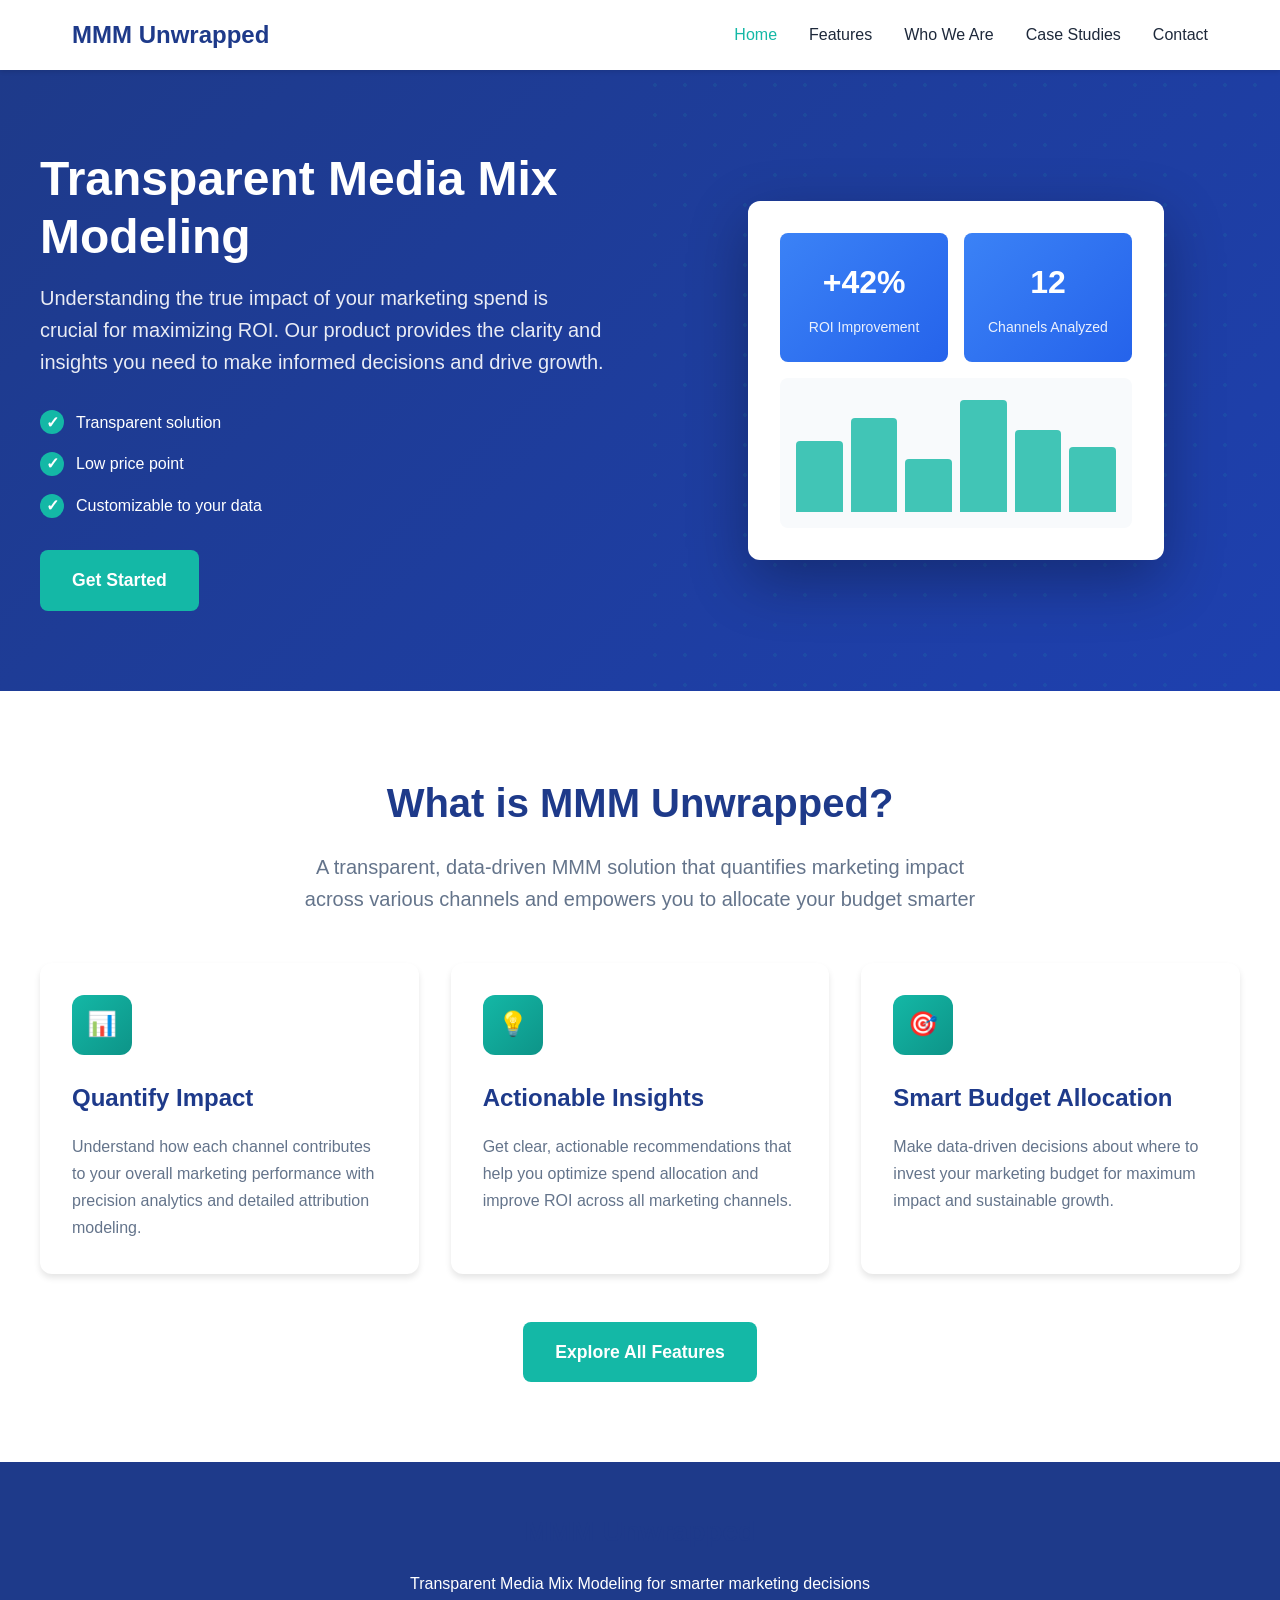
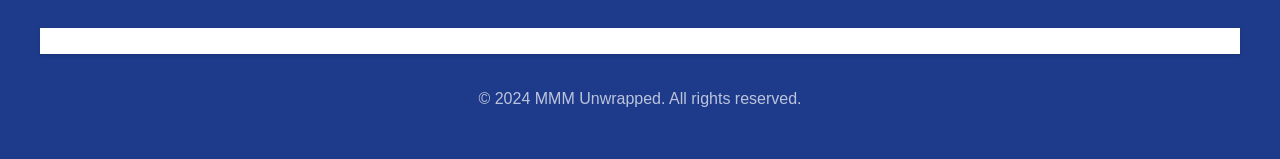
==== index.html @ 9843a1c4 "Initial commit: MMM Unwrapped website 🤖 Generated with [Claude Code](https://claude.com/claude-code)" ====
<!DOCTYPE html>
<html lang="en">
<head>
    <meta charset="UTF-8">
    <meta name="viewport" content="width=device-width, initial-scale=1.0">
    <title>MMM Unwrapped - Transparent Media Mix Modeling</title>
    <link rel="stylesheet" href="styles.css">
</head>
<body>
    <!-- Navigation -->
    <nav>
        <div class="nav-container">
            <div class="logo">MMM Unwrapped</div>
            <ul class="nav-links">
                <li><a href="index.html" class="active">Home</a></li>
                <li><a href="features.html">Features</a></li>
                <li><a href="team.html">Who We Are</a></li>
                <li><a href="case-studies.html">Case Studies</a></li>
                <li><a href="contact.html">Contact</a></li>
            </ul>
            <div class="mobile-menu">
                <span></span>
                <span></span>
                <span></span>
            </div>
        </div>
    </nav>

    <!-- Hero Section -->
    <section class="hero">
        <div class="hero-container">
            <div class="hero-content">
                <h1>Transparent Media Mix Modeling</h1>
                <p>Understanding the true impact of your marketing spend is crucial for maximizing ROI. Our product provides the clarity and insights you need to make informed decisions and drive growth.</p>
                
                <div class="value-props">
                    <div class="value-prop">Transparent solution</div>
                    <div class="value-prop">Low price point</div>
                    <div class="value-prop">Customizable to your data</div>
                </div>

                <a href="contact.html" class="cta-button">Get Started</a>
            </div>

            <div class="hero-visual">
                <div class="dashboard-preview">
                    <div class="chart-placeholder">
                        <div class="metric-card">
                            <h3>+42%</h3>
                            <p>ROI Improvement</p>
                        </div>
                        <div class="metric-card">
                            <h3>12</h3>
                            <p>Channels Analyzed</p>
                        </div>
                    </div>
                    <div class="chart-visual">
                        <div class="bar" style="height: 60%;"></div>
                        <div class="bar" style="height: 80%;"></div>
                        <div class="bar" style="height: 45%;"></div>
                        <div class="bar" style="height: 95%;"></div>
                        <div class="bar" style="height: 70%;"></div>
                        <div class="bar" style="height: 55%;"></div>
                    </div>
                </div>
            </div>
        </div>
    </section>

    <!-- What is MMM Unwrapped -->
    <section id="about">
        <div class="section-container">
            <div class="section-header">
                <h2>What is MMM Unwrapped?</h2>
                <p>A transparent, data-driven MMM solution that quantifies marketing impact across various channels and empowers you to allocate your budget smarter</p>
            </div>

            <div class="features-grid">
                <div class="feature-card">
                    <div class="feature-icon">📊</div>
                    <h3>Quantify Impact</h3>
                    <p>Understand how each channel contributes to your overall marketing performance with precision analytics and detailed attribution modeling.</p>
                </div>

                <div class="feature-card">
                    <div class="feature-icon">💡</div>
                    <h3>Actionable Insights</h3>
                    <p>Get clear, actionable recommendations that help you optimize spend allocation and improve ROI across all marketing channels.</p>
                </div>

                <div class="feature-card">
                    <div class="feature-icon">🎯</div>
                    <h3>Smart Budget Allocation</h3>
                    <p>Make data-driven decisions about where to invest your marketing budget for maximum impact and sustainable growth.</p>
                </div>
            </div>

            <div style="text-align: center; margin-top: 3rem;">
                <a href="features.html" class="cta-button">Explore All Features</a>
            </div>
        </div>
    </section>

    <!-- Footer -->
    <footer>
        <div class="footer-content">
            <div class="logo" style="margin-bottom: 1rem; font-size: 1.75rem;">MMM Unwrapped</div>
            <p>Transparent Media Mix Modeling for smarter marketing decisions</p>
            <nav style="margin-top: 2rem;">
                <a href="index.html" style="color: white; margin: 0 1rem;">Home</a>
                <a href="features.html" style="color: white; margin: 0 1rem;">Features</a>
                <a href="team.html" style="color: white; margin: 0 1rem;">Team</a>
                <a href="case-studies.html" style="color: white; margin: 0 1rem;">Case Studies</a>
                <a href="contact.html" style="color: white; margin: 0 1rem;">Contact</a>
            </nav>
            <p style="margin-top: 2rem; opacity: 0.7;">© 2024 MMM Unwrapped. All rights reserved.</p>
        </div>
    </footer>

    <script src="script.js"></script>
</body>
</html>
---- styles.css ----
/* Global Styles */
* {
    margin: 0;
    padding: 0;
    box-sizing: border-box;
}

:root {
    --primary-blue: #1e3a8a;
    --accent-teal: #14b8a6;
    --light-bg: #f8fafc;
    --dark-text: #1e293b;
    --gray-text: #64748b;
}

body {
    font-family: -apple-system, BlinkMacSystemFont, 'Segoe UI', Roboto, 'Helvetica Neue', Arial, sans-serif;
    line-height: 1.6;
    color: var(--dark-text);
}

/* Navigation */
nav {
    background: white;
    box-shadow: 0 2px 4px rgba(0,0,0,0.1);
    position: sticky;
    top: 0;
    z-index: 1000;
}

.nav-container {
    max-width: 1200px;
    margin: 0 auto;
    padding: 1rem 2rem;
    display: flex;
    justify-content: space-between;
    align-items: center;
}

.logo {
    font-size: 1.5rem;
    font-weight: bold;
    color: var(--primary-blue);
}

.nav-links {
    display: flex;
    gap: 2rem;
    list-style: none;
}

.nav-links a {
    text-decoration: none;
    color: var(--dark-text);
    font-weight: 500;
    transition: color 0.3s;
}

.nav-links a:hover,
.nav-links a.active {
    color: var(--accent-teal);
}

.mobile-menu {
    display: none;
    flex-direction: column;
    gap: 0.3rem;
    cursor: pointer;
}

.mobile-menu span {
    width: 25px;
    height: 3px;
    background: var(--primary-blue);
    transition: 0.3s;
}

/* Page Header */
.page-header {
    background: linear-gradient(135deg, var(--primary-blue) 0%, #1e40af 100%);
    color: white;
    padding: 4rem 2rem;
    text-align: center;
}

.page-header h1 {
    font-size: 3rem;
    margin-bottom: 1rem;
}

.page-header p {
    font-size: 1.25rem;
    opacity: 0.9;
}

/* Hero Section */
.hero {
    background: linear-gradient(135deg, var(--primary-blue) 0%, #1e40af 100%);
    color: white;
    padding: 5rem 2rem;
    position: relative;
    overflow: hidden;
}

.hero::before {
    content: '';
    position: absolute;
    top: 0;
    right: 0;
    width: 50%;
    height: 100%;
    background: radial-gradient(circle, rgba(20, 184, 166, 0.1) 2px, transparent 2px);
    background-size: 30px 30px;
}

.hero-container {
    max-width: 1200px;
    margin: 0 auto;
    display: grid;
    grid-template-columns: 1fr 1fr;
    gap: 4rem;
    align-items: center;
    position: relative;
}

.hero-content h1 {
    font-size: 3rem;
    margin-bottom: 1rem;
    line-height: 1.2;
}

.hero-content p {
    font-size: 1.25rem;
    margin-bottom: 2rem;
    opacity: 0.9;
}

.value-props {
    display: flex;
    flex-direction: column;
    gap: 1rem;
    margin-bottom: 2rem;
}

.value-prop {
    display: flex;
    align-items: center;
    gap: 0.75rem;
}

.value-prop::before {
    content: '✓';
    background: var(--accent-teal);
    color: white;
    width: 24px;
    height: 24px;
    border-radius: 50%;
    display: flex;
    align-items: center;
    justify-content: center;
    font-weight: bold;
    flex-shrink: 0;
}

.cta-button {
    background: var(--accent-teal);
    color: white;
    padding: 1rem 2rem;
    border: none;
    border-radius: 8px;
    font-size: 1.1rem;
    font-weight: 600;
    cursor: pointer;
    transition: transform 0.2s, box-shadow 0.2s;
    text-decoration: none;
    display: inline-block;
}

.cta-button:hover {
    transform: translateY(-2px);
    box-shadow: 0 10px 20px rgba(20, 184, 166, 0.3);
}

.hero-visual {
    display: flex;
    align-items: center;
    justify-content: center;
}

.dashboard-preview {
    background: white;
    border-radius: 12px;
    padding: 2rem;
    box-shadow: 0 20px 60px rgba(0,0,0,0.3);
    max-width: 500px;
}

.chart-placeholder {
    display: grid;
    grid-template-columns: repeat(2, 1fr);
    gap: 1rem;
    margin-bottom: 1rem;
}

.metric-card {
    background: linear-gradient(135deg, #3b82f6 0%, #2563eb 100%);
    color: white;
    padding: 1.5rem;
    border-radius: 8px;
    text-align: center;
}

.metric-card h3 {
    font-size: 2rem;
    margin-bottom: 0.5rem;
}

.metric-card p {
    font-size: 0.875rem;
    opacity: 0.9;
}

.chart-visual {
    background: var(--light-bg);
    height: 150px;
    border-radius: 8px;
    display: flex;
    align-items: flex-end;
    padding: 1rem;
    gap: 0.5rem;
}

.bar {
    background: var(--accent-teal);
    flex: 1;
    border-radius: 4px 4px 0 0;
    opacity: 0.8;
    transition: opacity 0.3s;
}

.bar:hover {
    opacity: 1;
}

/* Section Styles */
section {
    padding: 5rem 2rem;
}

.section-container {
    max-width: 1200px;
    margin: 0 auto;
}

.section-header {
    text-align: center;
    margin-bottom: 3rem;
}

.section-header h2 {
    font-size: 2.5rem;
    color: var(--primary-blue);
    margin-bottom: 1rem;
}

.section-header p {
    font-size: 1.25rem;
    color: var(--gray-text);
    max-width: 700px;
    margin: 0 auto;
}

/* Features Grid */
.features-grid {
    display: grid;
    grid-template-columns: repeat(auto-fit, minmax(300px, 1fr));
    gap: 2rem;
}

.feature-card {
    background: white;
    padding: 2rem;
    border-radius: 12px;
    box-shadow: 0 4px 6px rgba(0,0,0,0.1);
    transition: transform 0.3s, box-shadow 0.3s;
}

.feature-card:hover {
    transform: translateY(-5px);
    box-shadow: 0 10px 20px rgba(0,0,0,0.15);
}

.feature-icon {
    width: 60px;
    height: 60px;
    background: linear-gradient(135deg, var(--accent-teal) 0%, #0d9488 100%);
    border-radius: 12px;
    display: flex;
    align-items: center;
    justify-content: center;
    margin-bottom: 1.5rem;
    font-size: 1.5rem;
}

.feature-card h3 {
    font-size: 1.5rem;
    color: var(--primary-blue);
    margin-bottom: 1rem;
}

.feature-card p {
    color: var(--gray-text);
    line-height: 1.7;
}

/* Differentiators */
.differentiators {
    background: var(--light-bg);
}

.diff-list {
    display: grid;
    gap: 1.5rem;
}

.diff-item {
    background: white;
    padding: 2rem;
    border-radius: 12px;
    border-left: 4px solid var(--accent-teal);
    transition: transform 0.3s;
}

.diff-item:hover {
    transform: translateX(10px);
}

.diff-item h3 {
    color: var(--primary-blue);
    margin-bottom: 0.75rem;
    font-size: 1.25rem;
}

/* Data Requirements */
.data-grid {
    display: grid;
    grid-template-columns: repeat(auto-fit, minmax(250px, 1fr));
    gap: 2rem;
    margin-top: 3rem;
}

.data-card {
    background: linear-gradient(135deg, var(--primary-blue) 0%, #1e40af 100%);
    color: white;
    padding: 2rem;
    border-radius: 12px;
    text-align: center;
}

.data-card h4 {
    font-size: 1.25rem;
    margin-bottom: 1rem;
}

.data-card ul {
    list-style: none;
    text-align: left;
}

.data-card li {
    padding: 0.5rem 0;
    border-bottom: 1px solid rgba(255,255,255,0.2);
}

.data-card li:last-child {
    border-bottom: none;
}

/* Team Section */
.team {
    background: var(--light-bg);
}

.team-placeholder {
    background: white;
    padding: 4rem 2rem;
    border-radius: 12px;
    text-align: center;
    border: 2px dashed var(--gray-text);
}

.team-placeholder h3 {
    font-size: 2rem;
    color: var(--primary-blue);
    margin-bottom: 1rem;
}

.team-placeholder p {
    color: var(--gray-text);
    font-size: 1.125rem;
}

/* Case Studies */
.case-studies-placeholder {
    background: linear-gradient(135deg, var(--primary-blue) 0%, #1e40af 100%);
    color: white;
    padding: 4rem 2rem;
    border-radius: 12px;
    text-align: center;
}

.case-studies-placeholder h3 {
    font-size: 2rem;
    margin-bottom: 1rem;
}

/* Contact Form */
.contact {
    background: var(--light-bg);
}

.contact-grid {
    display: grid;
    grid-template-columns: 1fr 1fr;
    gap: 4rem;
    align-items: start;
}

.contact-info h2 {
    color: var(--primary-blue);
    margin-bottom: 1rem;
}

.contact-benefits {
    display: flex;
    flex-direction: column;
    gap: 1.5rem;
}

.benefit-item {
    display: flex;
    gap: 1rem;
    align-items: start;
}

.benefit-icon {
    font-size: 2rem;
    flex-shrink: 0;
}

.benefit-item h3 {
    color: var(--primary-blue);
    margin-bottom: 0.5rem;
}

.benefit-item p {
    color: var(--gray-text);
}

.contact-form-wrapper {
    background: white;
    padding: 2rem;
    border-radius: 12px;
    box-shadow: 0 4px 6px rgba(0,0,0,0.1);
}

.form-group {
    margin-bottom: 1.5rem;
}

.form-group label {
    display: block;
    margin-bottom: 0.5rem;
    font-weight: 600;
    color: var(--primary-blue);
}

.form-group input,
.form-group textarea,
.form-group select {
    width: 100%;
    padding: 0.75rem;
    border: 2px solid #e2e8f0;
    border-radius: 8px;
    font-size: 1rem;
    transition: border-color 0.3s;
}

.form-group input:focus,
.form-group textarea:focus,
.form-group select:focus {
    outline: none;
    border-color: var(--accent-teal);
}

.form-group textarea {
    min-height: 150px;
    resize: vertical;
}

/* FAQ */
.faq-list {
    display: grid;
    gap: 1.5rem;
}

.faq-item {
    background: white;
    padding: 2rem;
    border-radius: 12px;
    box-shadow: 0 2px 4px rgba(0,0,0,0.1);
}

.faq-item h3 {
    color: var(--primary-blue);
    margin-bottom: 1rem;
    font-size: 1.25rem;
}

.faq-item p {
    color: var(--gray-text);
    line-height: 1.7;
}

/* Footer */
footer {
    background: var(--primary-blue);
    color: white;
    padding: 3rem 2rem;
    text-align: center;
}

.footer-content {
    max-width: 1200px;
    margin: 0 auto;
}

footer a {
    text-decoration: none;
    transition: opacity 0.3s;
}

footer a:hover {
    opacity: 0.8;
}

/* Responsive Design */
@media (max-width: 768px) {
    .nav-links {
        display: none;
    }

    .mobile-menu {
        display: flex;
    }

    .hero-container,
    .contact-grid {
        grid-template-columns: 1fr;
        gap: 2rem;
    }

    .hero-content h1,
    .page-header h1 {
        font-size: 2rem;
    }

    .hero-visual {
        order: -1;
    }

    .dashboard-preview {
        max-width: 100%;
    }

    .section-header h2 {
        font-size: 2rem;
    }

    .features-grid {
        grid-template-columns: 1fr;
    }

    .data-grid {
        grid-template-columns: 1fr;
    }
}
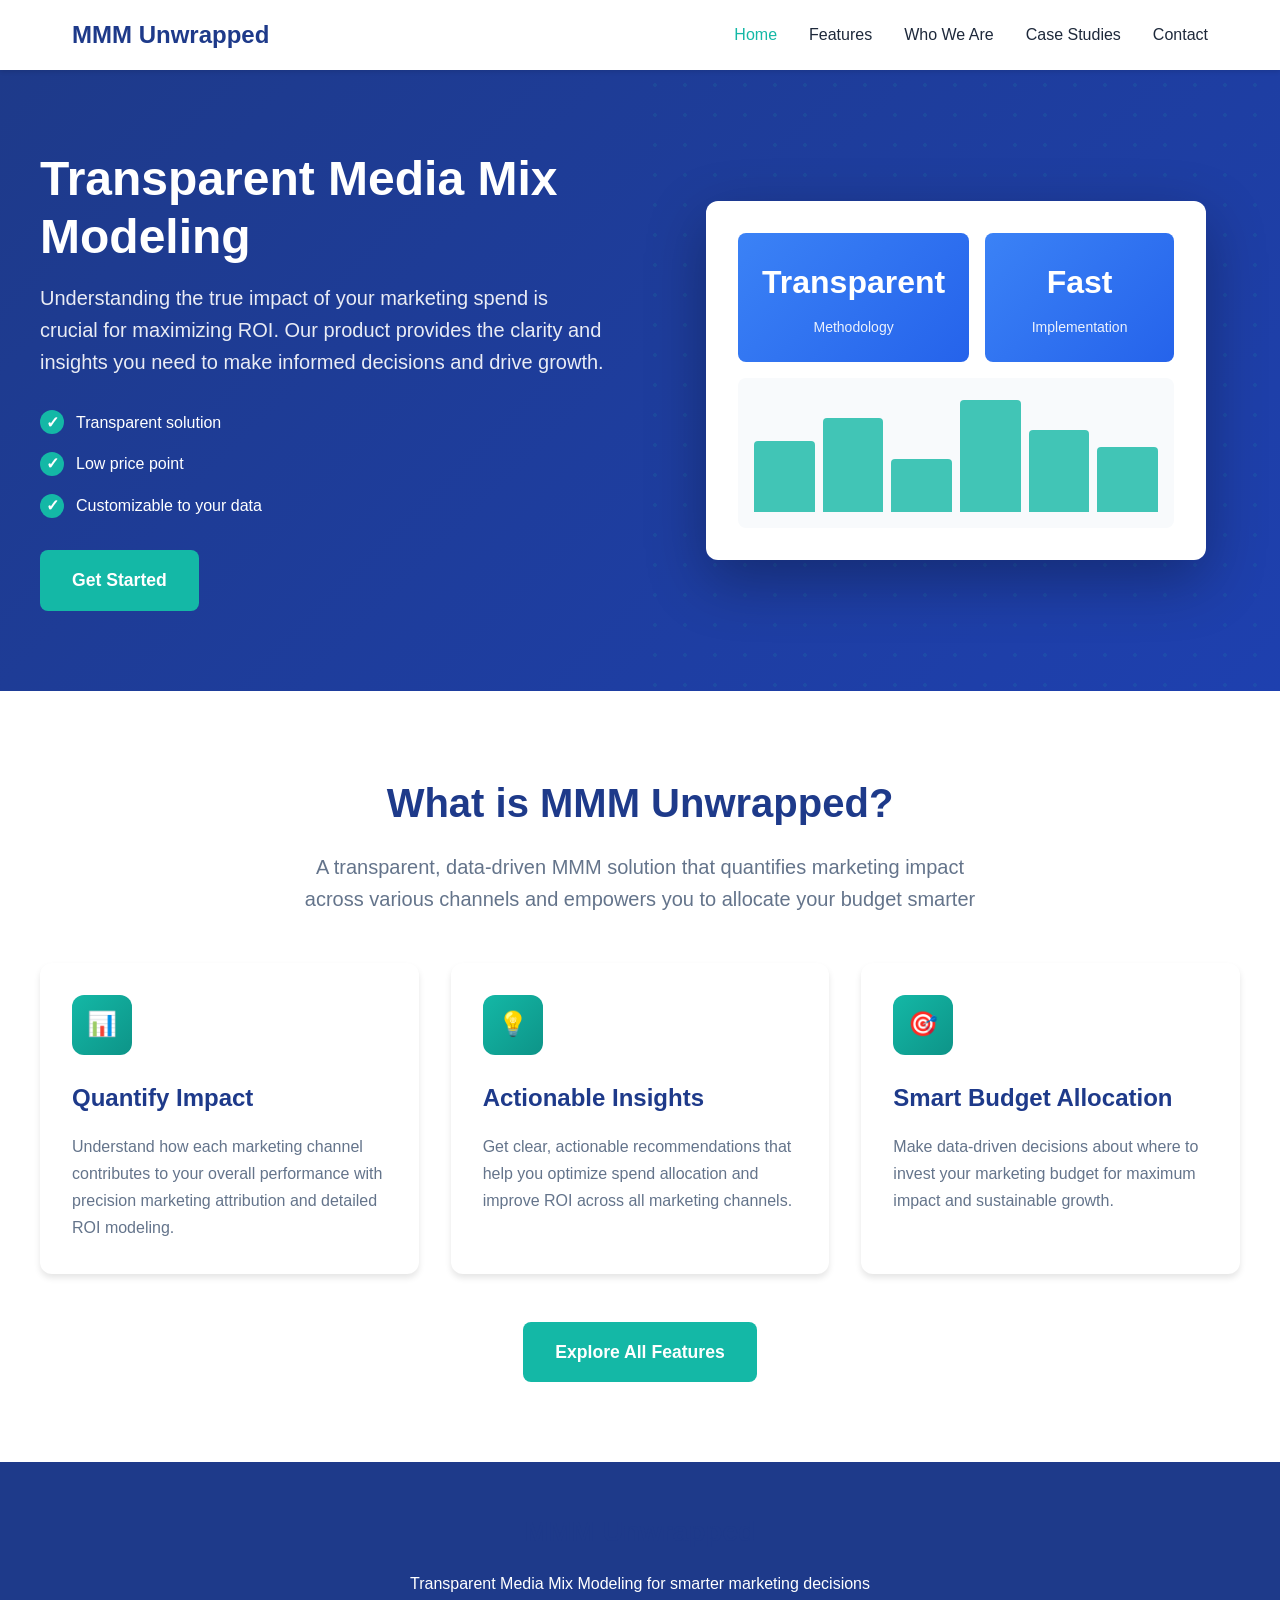
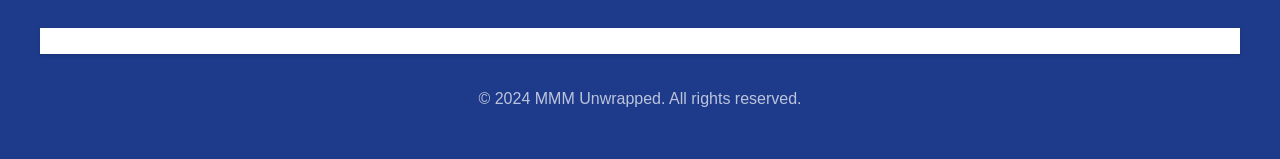
==== commit e2ad01cc: "Add SEO keywords and fix data requirements" ====
--- a/index.html
+++ b/index.html
@@ -46,12 +46,12 @@
                 <div class="dashboard-preview">
                     <div class="chart-placeholder">
                         <div class="metric-card">
-                            <h3>+42%</h3>
-                            <p>ROI Improvement</p>
+                            <h3>Transparent</h3>
+                            <p>Methodology</p>
                         </div>
                         <div class="metric-card">
-                            <h3>12</h3>
-                            <p>Channels Analyzed</p>
+                            <h3>Fast</h3>
+                            <p>Implementation</p>
                         </div>
                     </div>
                     <div class="chart-visual">
@@ -79,7 +79,7 @@
                 <div class="feature-card">
                     <div class="feature-icon">📊</div>
                     <h3>Quantify Impact</h3>
-                    <p>Understand how each channel contributes to your overall marketing performance with precision analytics and detailed attribution modeling.</p>
+                    <p>Understand how each marketing channel contributes to your overall performance with precision marketing attribution and detailed ROI modeling.</p>
                 </div>
 
                 <div class="feature-card">
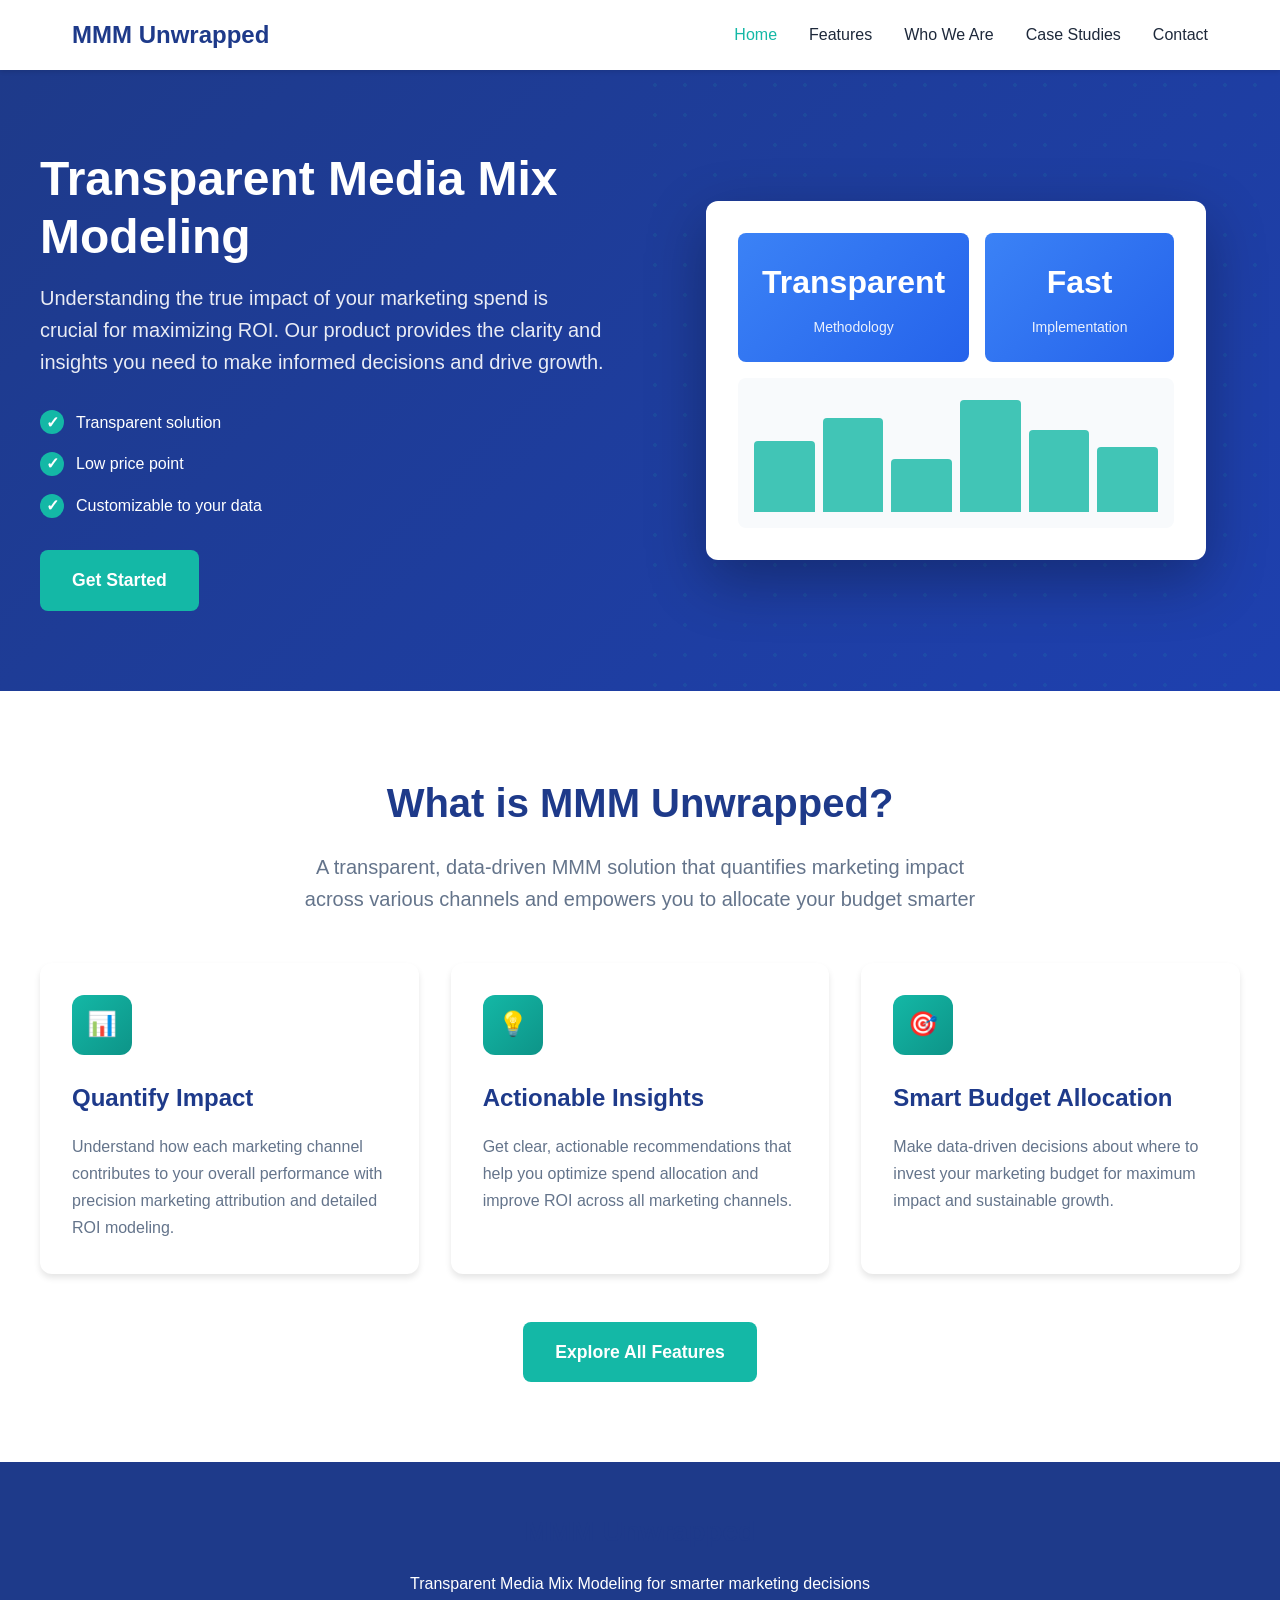
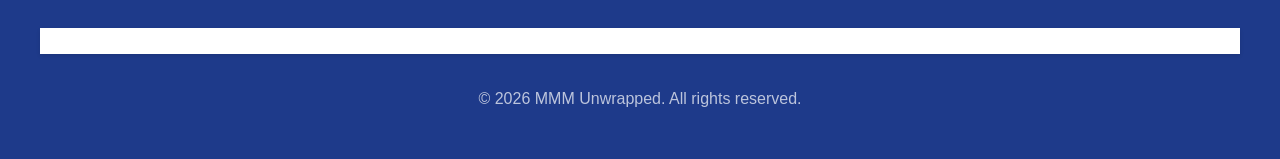
==== commit e8ed9bf2: "Update index.html" ====
--- a/index.html
+++ b/index.html
@@ -113,7 +113,7 @@
                 <a href="case-studies.html" style="color: white; margin: 0 1rem;">Case Studies</a>
                 <a href="contact.html" style="color: white; margin: 0 1rem;">Contact</a>
             </nav>
-            <p style="margin-top: 2rem; opacity: 0.7;">© 2024 MMM Unwrapped. All rights reserved.</p>
+            <p style="margin-top: 2rem; opacity: 0.7;">© 2026 MMM Unwrapped. All rights reserved.</p>
         </div>
     </footer>
 
--- a/styles.css
+++ b/styles.css
@@ -17,6 +17,7 @@
     font-family: -apple-system, BlinkMacSystemFont, 'Segoe UI', Roboto, 'Helvetica Neue', Arial, sans-serif;
     line-height: 1.6;
     color: var(--dark-text);
+    overflow-x: hidden;
 }
 
 /* Navigation */
@@ -35,6 +36,7 @@
     display: flex;
     justify-content: space-between;
     align-items: center;
+    position: relative;
 }
 
 .logo {
@@ -546,12 +548,52 @@
 
 /* Responsive Design */
 @media (max-width: 768px) {
+    .hero {
+        padding: 3rem 1rem;
+    }
+
     .nav-links {
         display: none;
+        position: absolute;
+        top: 100%;
+        left: 0;
+        right: 0;
+        background: white;
+        flex-direction: column;
+        padding: 1rem 0;
+        box-shadow: 0 4px 6px rgba(0,0,0,0.1);
+        z-index: 1000;
+    }
+
+    .nav-links.active {
+        display: flex;
+    }
+
+    .nav-links li {
+        margin: 0;
+        padding: 0;
+        text-align: center;
+    }
+
+    .nav-links a {
+        display: block;
+        padding: 1rem;
     }
 
     .mobile-menu {
         display: flex;
+    }
+
+    .mobile-menu.active span:nth-child(1) {
+        transform: rotate(45deg) translate(5px, 5px);
+    }
+
+    .mobile-menu.active span:nth-child(2) {
+        opacity: 0;
+    }
+
+    .mobile-menu.active span:nth-child(3) {
+        transform: rotate(-45deg) translate(7px, -6px);
     }
 
     .hero-container,
@@ -567,10 +609,36 @@
 
     .hero-visual {
         order: -1;
+        width: 100%;
+        overflow: hidden;
     }
 
     .dashboard-preview {
         max-width: 100%;
+        width: 100%;
+        padding: 1rem;
+        margin: 0 auto;
+    }
+
+    .chart-placeholder {
+        gap: 0.5rem;
+    }
+
+    .metric-card {
+        padding: 1rem;
+    }
+
+    .metric-card h3 {
+        font-size: 1.5rem;
+    }
+
+    .metric-card p {
+        font-size: 0.8rem;
+    }
+
+    .chart-visual {
+        padding: 0.75rem;
+        gap: 0.25rem;
     }
 
     .section-header h2 {
@@ -584,4 +652,12 @@
     .data-grid {
         grid-template-columns: 1fr;
     }
-}
+
+    .section-container {
+        padding: 3rem 1rem;
+    }
+
+    .nav-container {
+        padding: 1rem;
+    }
+}
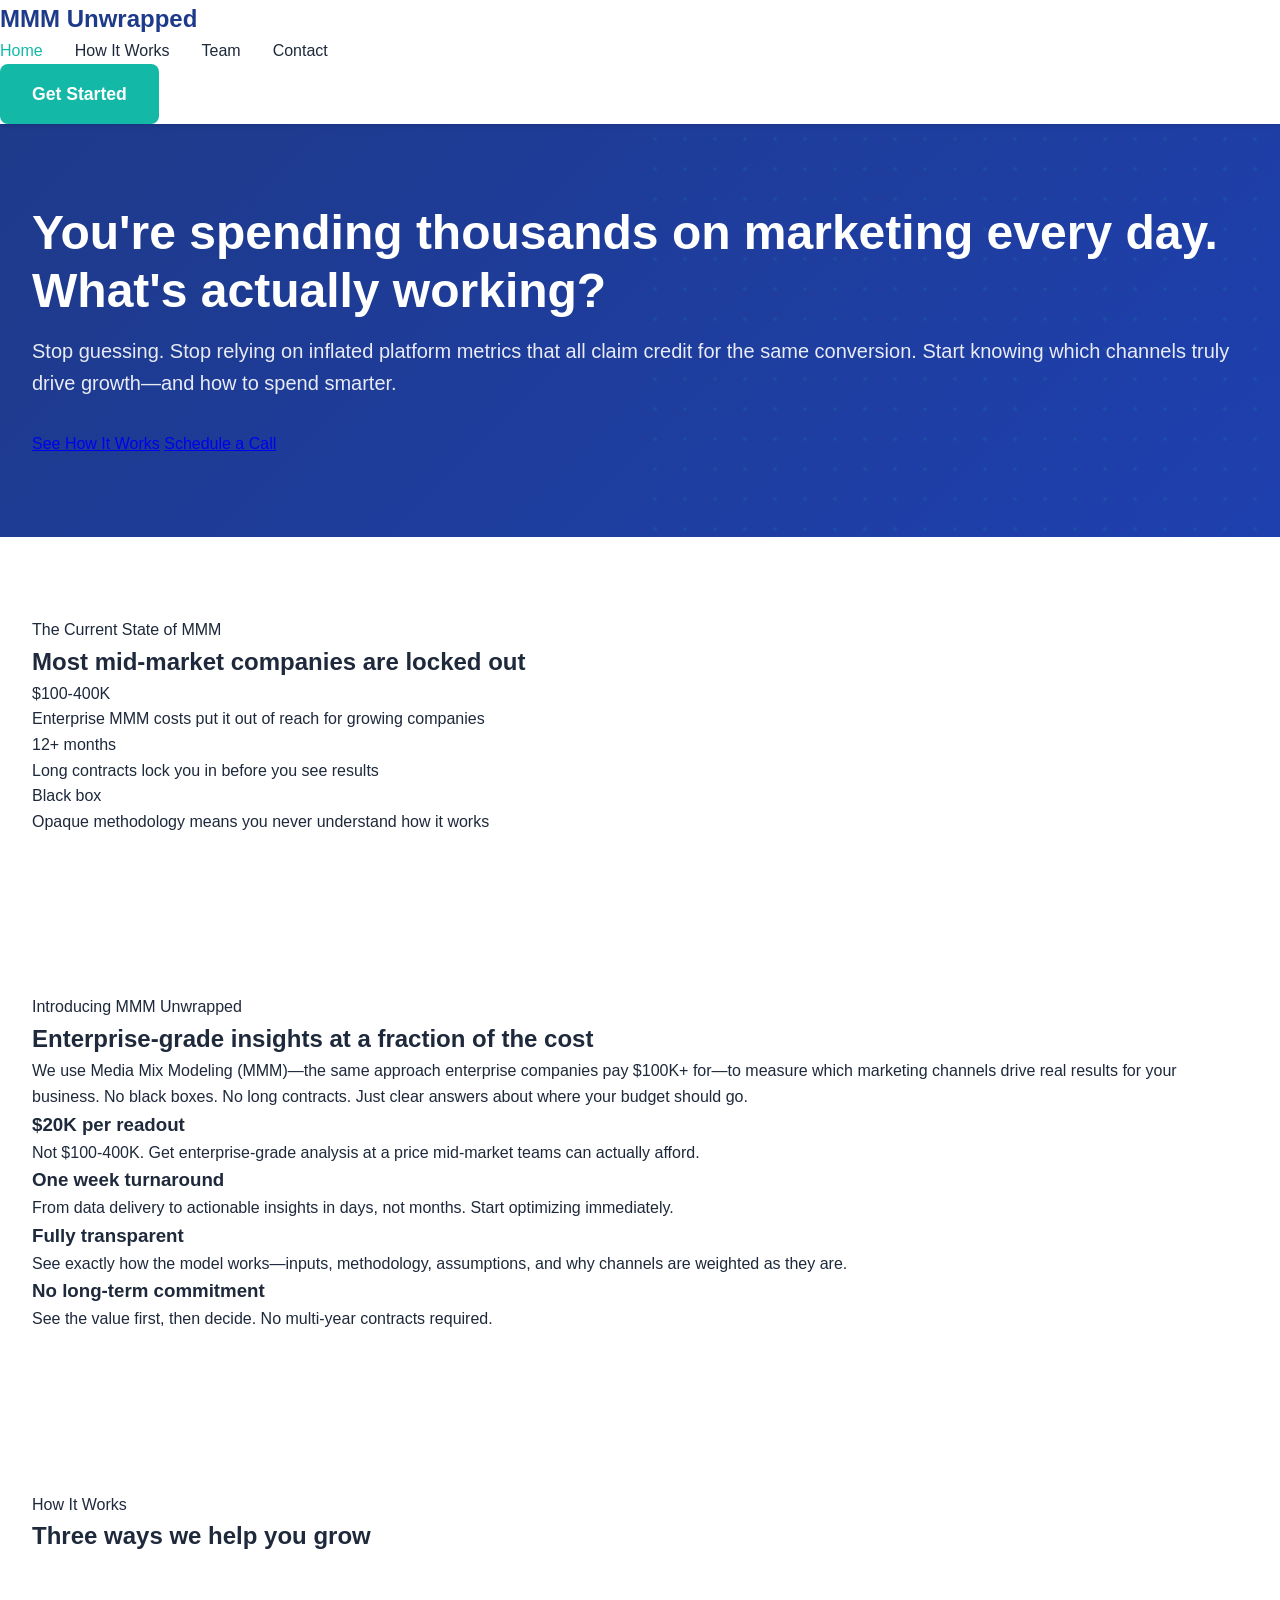
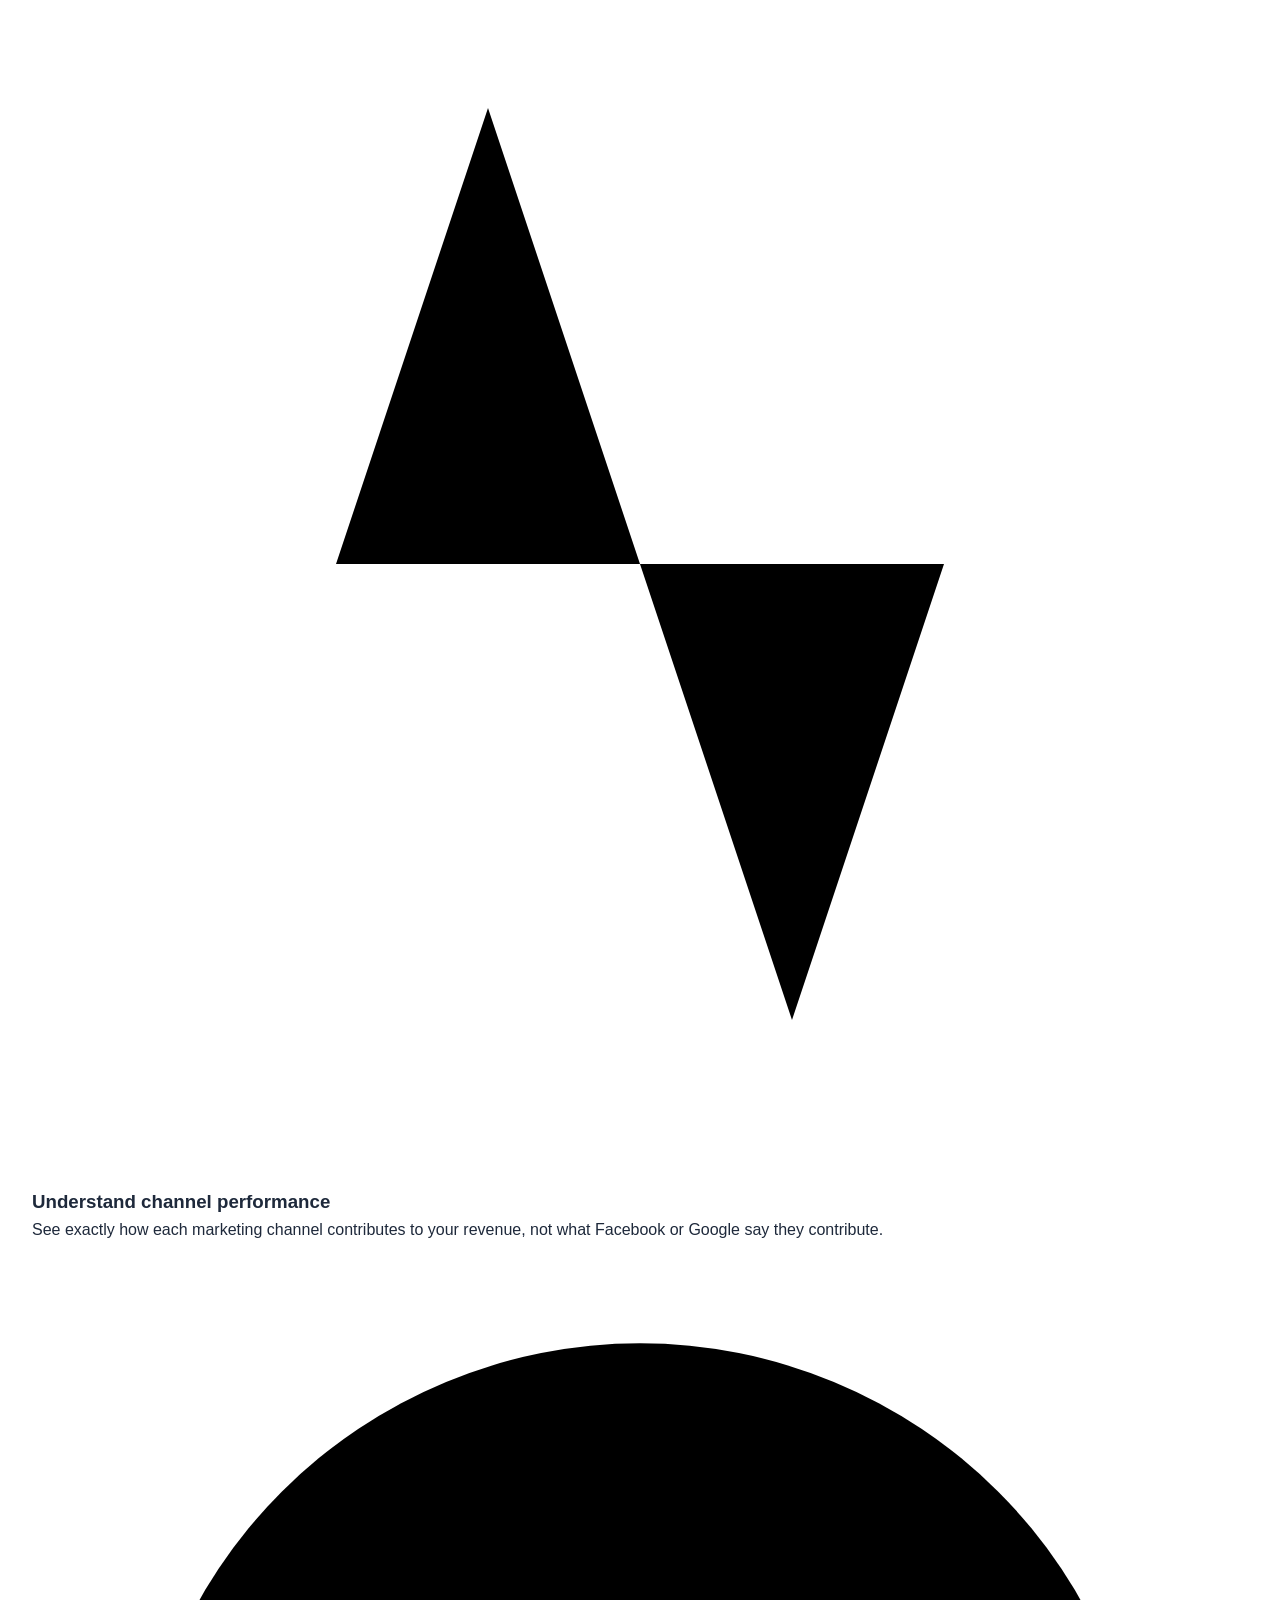
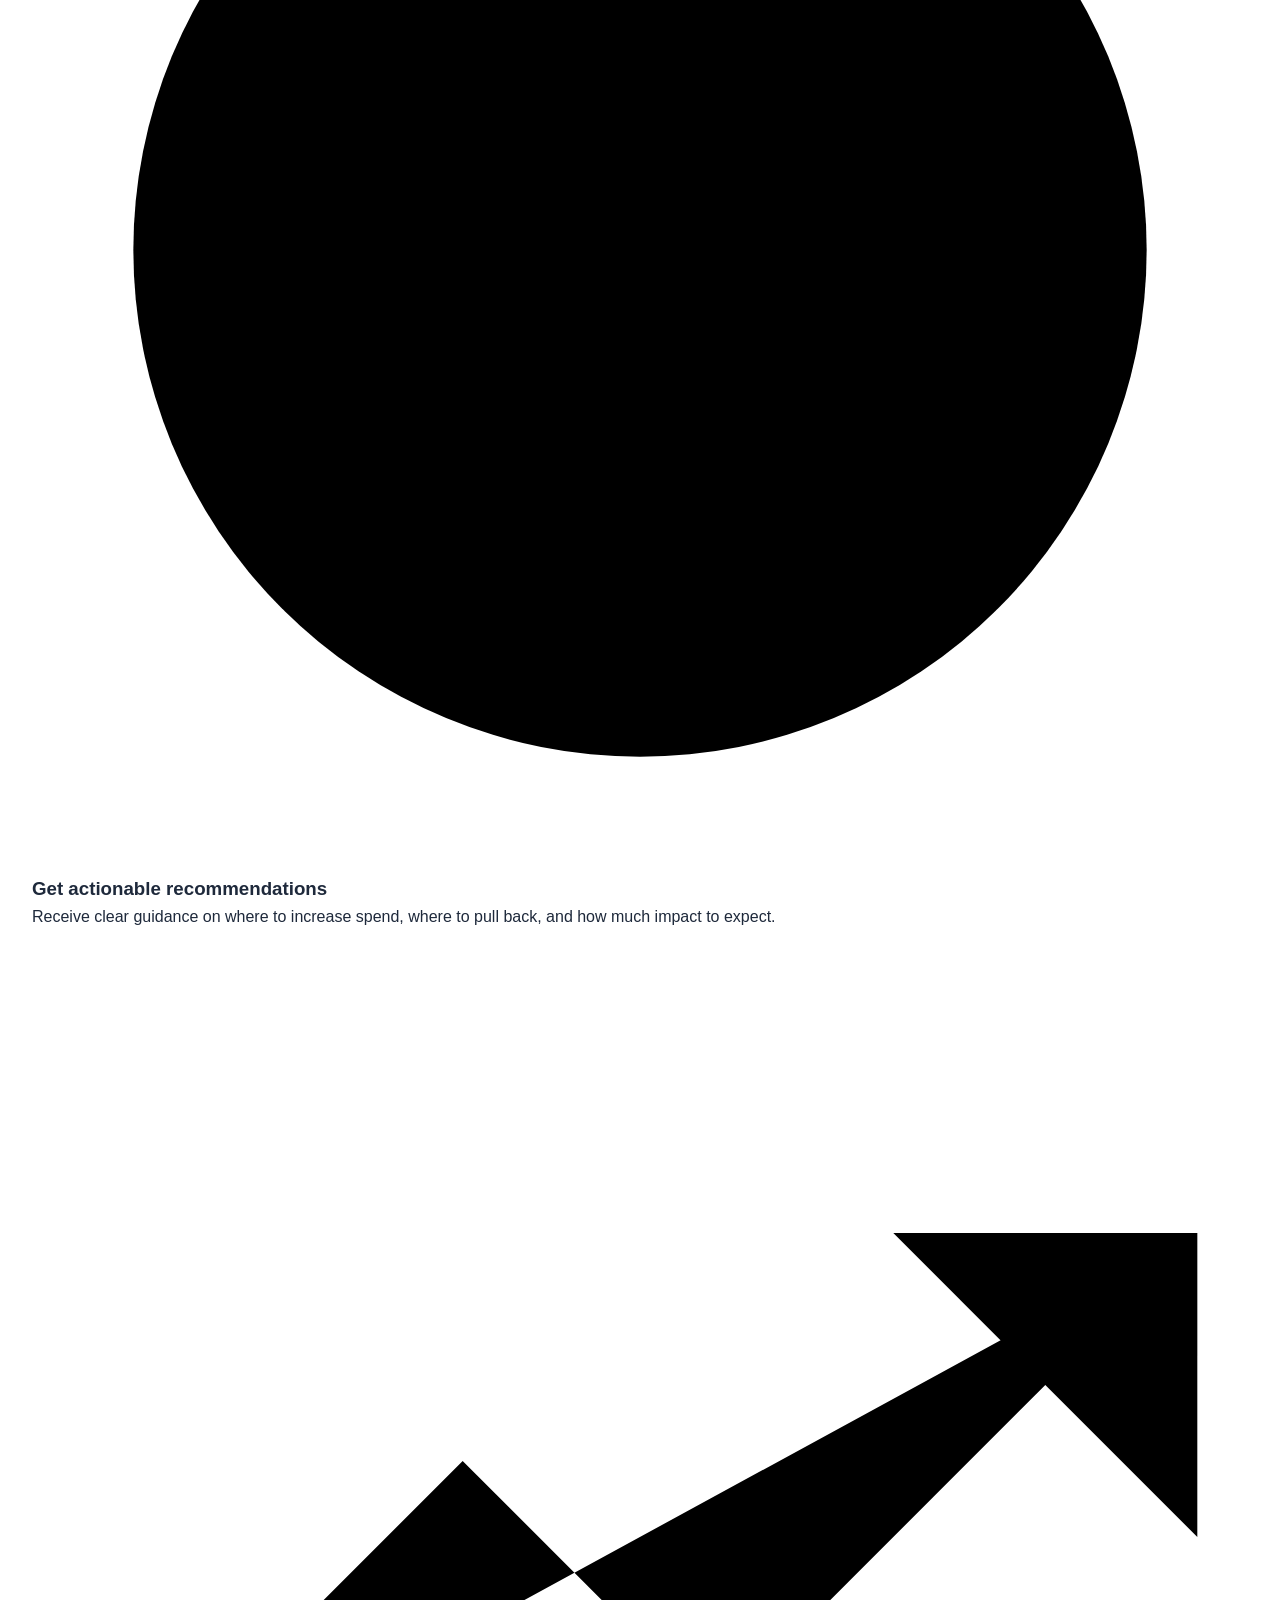
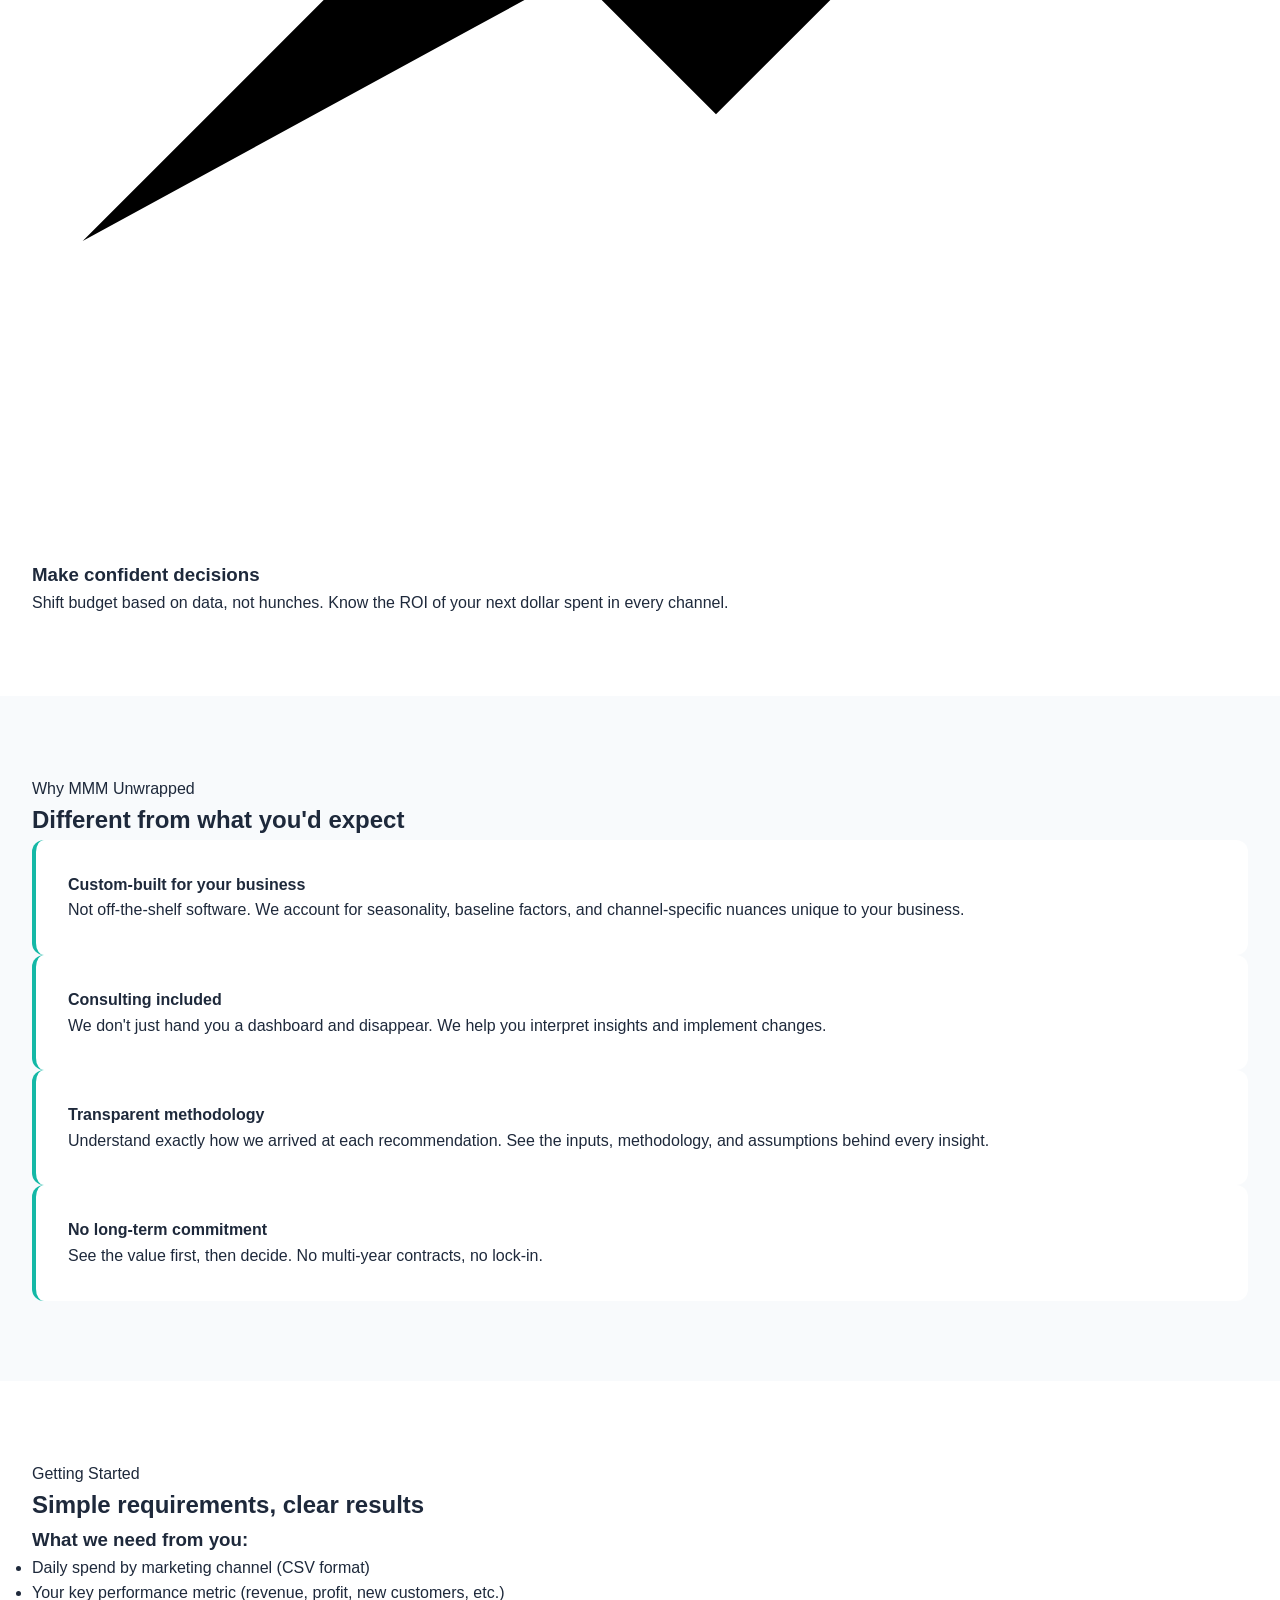
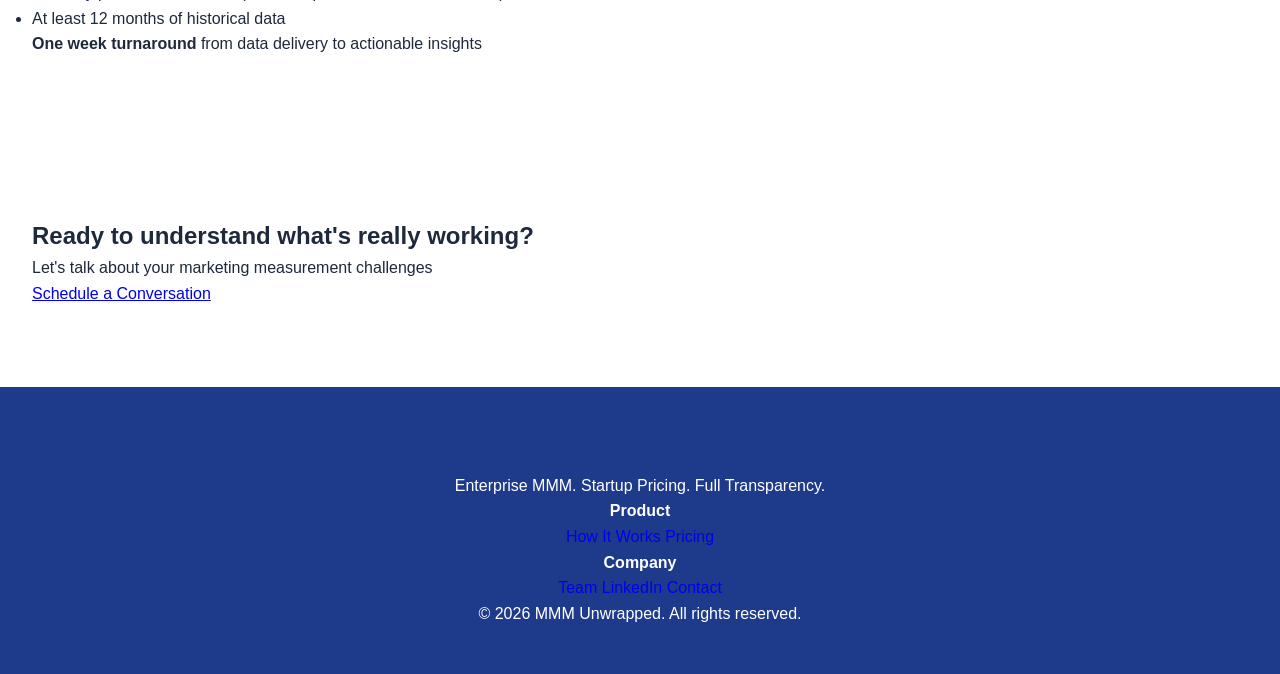
==== commit 541e28c9: "Add files via upload" ====
--- a/index.html
+++ b/index.html
@@ -3,117 +3,240 @@
 <head>
     <meta charset="UTF-8">
     <meta name="viewport" content="width=device-width, initial-scale=1.0">
-    <title>MMM Unwrapped - Transparent Media Mix Modeling</title>
+    <title>MMM Unwrapped - Enterprise MMM at Startup Pricing</title>
+    <link href="https://fonts.googleapis.com/css2?family=DM+Sans:wght@400;500;700&family=Playfair+Display:wght@700;900&display=swap" rel="stylesheet">
     <link rel="stylesheet" href="styles.css">
+    <!-- Google tag (gtag.js) -->
+<script async src="https://www.googletagmanager.com/gtag/js?id=G-NM2ZDY9N21"></script>
+<script>
+  window.dataLayer = window.dataLayer || [];
+  function gtag(){dataLayer.push(arguments);}
+  gtag('js', new Date());
+
+  gtag('config', 'G-NM2ZDY9N21');
+</script>
 </head>
 <body>
     <!-- Navigation -->
     <nav>
-        <div class="nav-container">
-            <div class="logo">MMM Unwrapped</div>
-            <ul class="nav-links">
-                <li><a href="index.html" class="active">Home</a></li>
-                <li><a href="features.html">Features</a></li>
-                <li><a href="team.html">Who We Are</a></li>
-                <li><a href="case-studies.html">Case Studies</a></li>
-                <li><a href="contact.html">Contact</a></li>
-            </ul>
-            <div class="mobile-menu">
-                <span></span>
-                <span></span>
-                <span></span>
+        <div class="container">
+            <div class="nav-content">
+                <div class="logo">MMM Unwrapped</div>
+                <ul class="nav-links">
+                    <li><a href="index.html" class="active">Home</a></li>
+                    <li><a href="features.html">How It Works</a></li>
+                    <li><a href="team.html">Team</a></li>
+                    <li><a href="contact.html">Contact</a></li>
+                </ul>
+                <a href="contact.html" class="cta-button">Get Started</a>
+                <div class="mobile-menu">
+                    <span></span>
+                    <span></span>
+                    <span></span>
+                </div>
             </div>
         </div>
     </nav>
 
     <!-- Hero Section -->
     <section class="hero">
-        <div class="hero-container">
+        <div class="container">
             <div class="hero-content">
-                <h1>Transparent Media Mix Modeling</h1>
-                <p>Understanding the true impact of your marketing spend is crucial for maximizing ROI. Our product provides the clarity and insights you need to make informed decisions and drive growth.</p>
-                
-                <div class="value-props">
-                    <div class="value-prop">Transparent solution</div>
-                    <div class="value-prop">Low price point</div>
-                    <div class="value-prop">Customizable to your data</div>
-                </div>
-
-                <a href="contact.html" class="cta-button">Get Started</a>
-            </div>
-
-            <div class="hero-visual">
-                <div class="dashboard-preview">
-                    <div class="chart-placeholder">
-                        <div class="metric-card">
-                            <h3>Transparent</h3>
-                            <p>Methodology</p>
-                        </div>
-                        <div class="metric-card">
-                            <h3>Fast</h3>
-                            <p>Implementation</p>
-                        </div>
-                    </div>
-                    <div class="chart-visual">
-                        <div class="bar" style="height: 60%;"></div>
-                        <div class="bar" style="height: 80%;"></div>
-                        <div class="bar" style="height: 45%;"></div>
-                        <div class="bar" style="height: 95%;"></div>
-                        <div class="bar" style="height: 70%;"></div>
-                        <div class="bar" style="height: 55%;"></div>
-                    </div>
-                </div>
-            </div>
-        </div>
-    </section>
-
-    <!-- What is MMM Unwrapped -->
-    <section id="about">
-        <div class="section-container">
-            <div class="section-header">
-                <h2>What is MMM Unwrapped?</h2>
-                <p>A transparent, data-driven MMM solution that quantifies marketing impact across various channels and empowers you to allocate your budget smarter</p>
-            </div>
-
-            <div class="features-grid">
-                <div class="feature-card">
-                    <div class="feature-icon">📊</div>
-                    <h3>Quantify Impact</h3>
-                    <p>Understand how each marketing channel contributes to your overall performance with precision marketing attribution and detailed ROI modeling.</p>
-                </div>
-
-                <div class="feature-card">
-                    <div class="feature-icon">💡</div>
-                    <h3>Actionable Insights</h3>
-                    <p>Get clear, actionable recommendations that help you optimize spend allocation and improve ROI across all marketing channels.</p>
-                </div>
-
-                <div class="feature-card">
-                    <div class="feature-icon">🎯</div>
-                    <h3>Smart Budget Allocation</h3>
-                    <p>Make data-driven decisions about where to invest your marketing budget for maximum impact and sustainable growth.</p>
-                </div>
-            </div>
-
-            <div style="text-align: center; margin-top: 3rem;">
-                <a href="features.html" class="cta-button">Explore All Features</a>
-            </div>
+                <h1>You're spending thousands on marketing every day. <span class="highlight">What's actually working?</span></h1>
+                <p class="hero-subtitle">Stop guessing. Stop relying on inflated platform metrics that all claim credit for the same conversion. Start knowing which channels truly drive growth—and how to spend smarter.</p>
+                <div class="hero-ctas">
+                    <a href="features.html" class="primary-cta">See How It Works</a>
+                    <a href="contact.html" class="secondary-cta">Schedule a Call</a>
+                </div>
+            </div>
+        </div>
+    </section>
+
+    <!-- The Current State of MMM -->
+    <section class="current-state">
+        <div class="container">
+            <div class="section-label">The Current State of MMM</div>
+            <h2>Most mid-market companies are locked out</h2>
+            
+            <div class="problem-grid">
+                <div class="problem-card">
+                    <div class="problem-number">$100-400K</div>
+                    <p>Enterprise MMM costs put it out of reach for growing companies</p>
+                </div>
+                
+                <div class="problem-card">
+                    <div class="problem-number">12+ months</div>
+                    <p>Long contracts lock you in before you see results</p>
+                </div>
+                
+                <div class="problem-card">
+                    <div class="problem-number">Black box</div>
+                    <p>Opaque methodology means you never understand how it works</p>
+                </div>
+            </div>
+        </div>
+    </section>
+
+    <!-- Introducing MMM Unwrapped -->
+    <section class="introducing">
+        <div class="container">
+            <div class="section-label">Introducing MMM Unwrapped</div>
+            <h2>Enterprise-grade insights at a fraction of the cost</h2>
+            <p class="section-intro">
+                We use Media Mix Modeling (MMM)—the same approach enterprise companies pay $100K+ for—to measure which marketing channels drive real results for your business. No black boxes. No long contracts. Just clear answers about where your budget should go.
+            </p>
+            
+            <div class="value-props-grid">
+                <div class="value-prop-card">
+                    <h3>$20K per readout</h3>
+                    <p>Not $100-400K. Get enterprise-grade analysis at a price mid-market teams can actually afford.</p>
+                </div>
+                
+                <div class="value-prop-card">
+                    <h3>One week turnaround</h3>
+                    <p>From data delivery to actionable insights in days, not months. Start optimizing immediately.</p>
+                </div>
+                
+                <div class="value-prop-card">
+                    <h3>Fully transparent</h3>
+                    <p>See exactly how the model works—inputs, methodology, assumptions, and why channels are weighted as they are.</p>
+                </div>
+                
+                <div class="value-prop-card">
+                    <h3>No long-term commitment</h3>
+                    <p>See the value first, then decide. No multi-year contracts required.</p>
+                </div>
+            </div>
+        </div>
+    </section>
+
+    <!-- How It Works -->
+    <section class="how-it-works">
+        <div class="container">
+            <div class="section-label">How It Works</div>
+            <h2>Three ways we help you grow</h2>
+            
+            <div class="benefits-grid">
+                <div class="benefit-card">
+                    <div class="benefit-icon">
+                        <svg viewBox="0 0 24 24">
+                            <polyline points="22 12 18 12 15 21 9 3 6 12 2 12"></polyline>
+                        </svg>
+                    </div>
+                    <h3>Understand channel performance</h3>
+                    <p>See exactly how each marketing channel contributes to your revenue, not what Facebook or Google say they contribute.</p>
+                </div>
+                
+                <div class="benefit-card">
+                    <div class="benefit-icon">
+                        <svg viewBox="0 0 24 24">
+                            <circle cx="12" cy="12" r="10"></circle>
+                            <polygon points="16.24 7.76 14.12 14.12 7.76 16.24 9.88 9.88 16.24 7.76"></polygon>
+                        </svg>
+                    </div>
+                    <h3>Get actionable recommendations</h3>
+                    <p>Receive clear guidance on where to increase spend, where to pull back, and how much impact to expect.</p>
+                </div>
+                
+                <div class="benefit-card">
+                    <div class="benefit-icon">
+                        <svg viewBox="0 0 24 24">
+                            <polyline points="23 6 13.5 15.5 8.5 10.5 1 18"></polyline>
+                            <polyline points="17 6 23 6 23 12"></polyline>
+                        </svg>
+                    </div>
+                    <h3>Make confident decisions</h3>
+                    <p>Shift budget based on data, not hunches. Know the ROI of your next dollar spent in every channel.</p>
+                </div>
+            </div>
+        </div>
+    </section>
+
+    <!-- What Makes Us Different -->
+    <section class="differentiators">
+        <div class="container">
+            <div class="section-label">Why MMM Unwrapped</div>
+            <h2>Different from what you'd expect</h2>
+            
+            <div class="diff-grid">
+                <div class="diff-item">
+                    <h4>Custom-built for your business</h4>
+                    <p>Not off-the-shelf software. We account for seasonality, baseline factors, and channel-specific nuances unique to your business.</p>
+                </div>
+                
+                <div class="diff-item">
+                    <h4>Consulting included</h4>
+                    <p>We don't just hand you a dashboard and disappear. We help you interpret insights and implement changes.</p>
+                </div>
+                
+                <div class="diff-item">
+                    <h4>Transparent methodology</h4>
+                    <p>Understand exactly how we arrived at each recommendation. See the inputs, methodology, and assumptions behind every insight.</p>
+                </div>
+                
+                <div class="diff-item">
+                    <h4>No long-term commitment</h4>
+                    <p>See the value first, then decide. No multi-year contracts, no lock-in.</p>
+                </div>
+            </div>
+        </div>
+    </section>
+
+    <!-- Getting Started -->
+    <section class="getting-started">
+        <div class="container">
+            <div class="section-label">Getting Started</div>
+            <h2>Simple requirements, clear results</h2>
+            
+            <div class="requirements-box">
+                <h3>What we need from you:</h3>
+                <ul class="requirement-list">
+                    <li>Daily spend by marketing channel (CSV format)</li>
+                    <li>Your key performance metric (revenue, profit, new customers, etc.)</li>
+                    <li>At least 12 months of historical data</li>
+                </ul>
+                
+                <div class="timeline">
+                    <p><strong>One week turnaround</strong> from data delivery to actionable insights</p>
+                </div>
+            </div>
+        </div>
+    </section>
+
+    <!-- Footer CTA -->
+    <section class="footer-cta">
+        <div class="container">
+            <h2>Ready to understand what's really working?</h2>
+            <p>Let's talk about your marketing measurement challenges</p>
+            <a href="contact.html" class="primary-cta">Schedule a Conversation</a>
         </div>
     </section>
 
     <!-- Footer -->
     <footer>
         <div class="footer-content">
-            <div class="logo" style="margin-bottom: 1rem; font-size: 1.75rem;">MMM Unwrapped</div>
-            <p>Transparent Media Mix Modeling for smarter marketing decisions</p>
-            <nav style="margin-top: 2rem;">
-                <a href="index.html" style="color: white; margin: 0 1rem;">Home</a>
-                <a href="features.html" style="color: white; margin: 0 1rem;">Features</a>
-                <a href="team.html" style="color: white; margin: 0 1rem;">Team</a>
-                <a href="case-studies.html" style="color: white; margin: 0 1rem;">Case Studies</a>
-                <a href="contact.html" style="color: white; margin: 0 1rem;">Contact</a>
-            </nav>
-            <p style="margin-top: 2rem; opacity: 0.7;">© 2026 MMM Unwrapped. All rights reserved.</p>
+            <div class="footer-top">
+                <div class="footer-brand">
+                    <div class="logo">MMM Unwrapped</div>
+                    <p>Enterprise MMM. Startup Pricing. Full Transparency.</p>
+                </div>
+                <div class="footer-links">
+                    <div class="footer-column">
+                        <h4>Product</h4>
+                        <a href="features.html">How It Works</a>
+                        <a href="contact.html">Pricing</a>
+                    </div>
+                    <div class="footer-column">
+                        <h4>Company</h4>
+                        <a href="team.html">Team</a>
+                        <a href="https://www.linkedin.com/company/mmm-unwrapped/" target="_blank">LinkedIn</a>
+                        <a href="contact.html">Contact</a>
+                    </div>
+                </div>
+            </div>
+            <div class="footer-bottom">
+                <p>&copy; 2026 MMM Unwrapped. All rights reserved.</p>
+            </div>
         </div>
     </footer>
 
